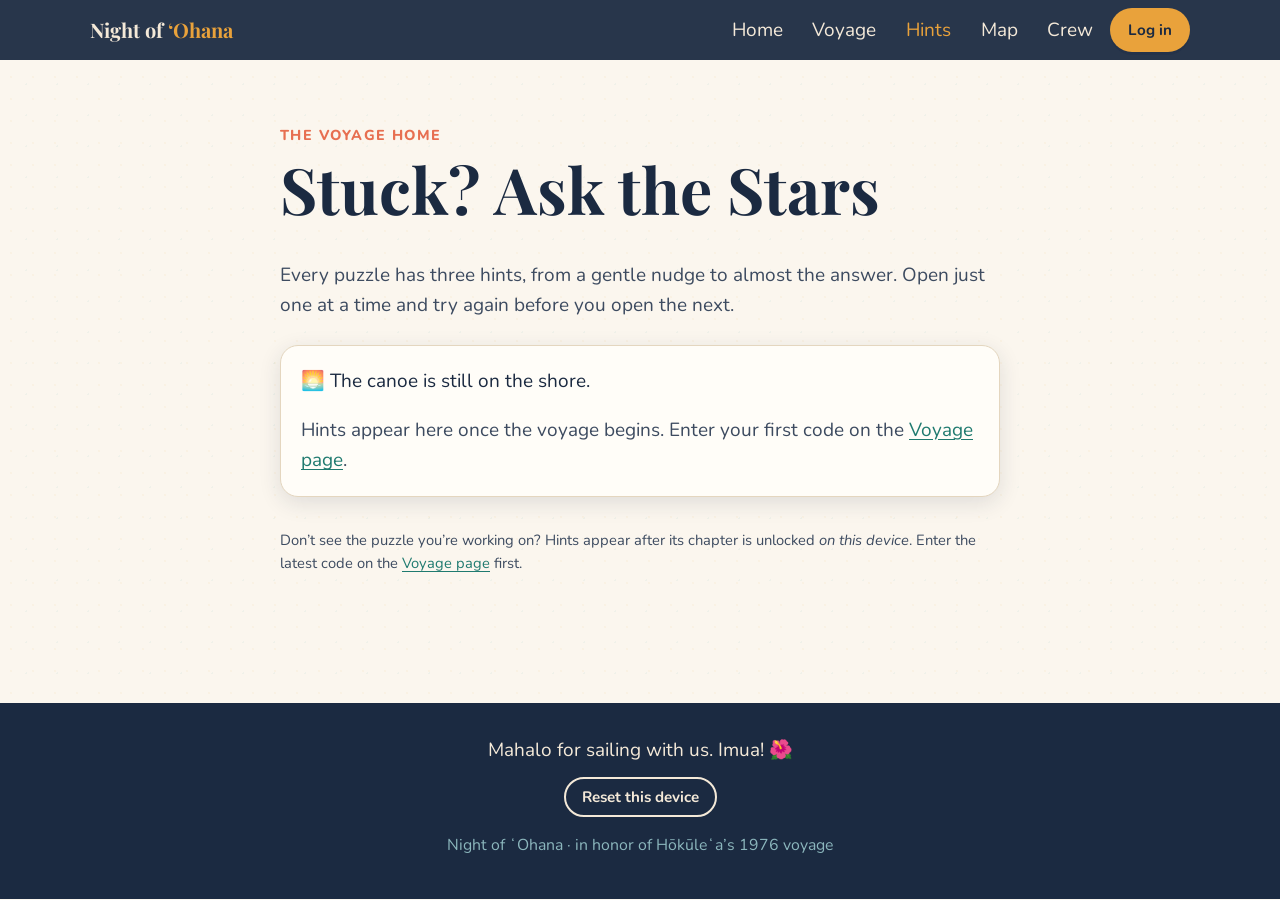
==== hints.html @ 8aea0770 "Deploy 2026-10-04T15:45:15Z" ====
<!doctype html>
<html lang="en">
<head>
  <meta charset="utf-8">
  <meta name="viewport" content="width=device-width, initial-scale=1, viewport-fit=cover">
  <title>Hints · Night of ʻOhana</title>
  <meta name="description" content="Stuck on a puzzle? Open a hint, one small step at a time.">
  <meta name="robots" content="noindex, nofollow">
  <meta name="theme-color" content="#1B2A41">
  <link rel="icon" href="data:image/svg+xml,%3Csvg xmlns='http://www.w3.org/2000/svg' viewBox='0 0 100 100'%3E%3Ctext y='.9em' font-size='90'%3E%F0%9F%8C%BA%3C/text%3E%3C/svg%3E">
  <link rel="preconnect" href="https://fonts.googleapis.com">
  <link rel="preconnect" href="https://fonts.gstatic.com" crossorigin>
  <link rel="stylesheet" href="https://fonts.googleapis.com/css2?family=Nunito:wght@400;700;800&family=Playfair+Display:ital,wght@0,600;0,700;1,600&display=swap">
  <link rel="stylesheet" href="css/style.css">
  <script type="module" src="js/hints.js"></script>
</head>
<body>
  <a class="sr-only" href="#main">Skip to the hints</a>

  <header class="site-header">
    <div class="container">
      <a class="brand" href="./">Night of <span>ʻOhana</span></a>
      <nav class="site-nav" aria-label="Main">
        <a href="./">Home</a>
        <a href="voyage.html">Voyage</a>
        <a href="hints.html" aria-current="page">Hints</a>
        <a href="map.html">Map</a>
        <a href="./#crew">Crew</a>
        <a id="login-link" class="btn btn-small" href="me.html">Log in</a>
      </nav>
    </div>
  </header>

  <main id="main" class="section">
    <div class="container narrow">
      <p class="chapter-label">The Voyage Home</p>
      <h1>Stuck? Ask the Stars</h1>
      <p class="muted">Every puzzle has three hints, from a gentle nudge to almost the answer. Open just one at a time and try again before you open the next.</p>

      <div id="hint-list" class="hint-list" aria-live="polite">
        <p class="muted">Reading the stars…</p>
      </div>

      <p class="muted small hint-footnote">Don’t see the puzzle you’re working on? Hints appear after its chapter is unlocked <em>on this device</em>. Enter the latest code on the <a href="voyage.html">Voyage page</a> first.</p>

      <noscript><p class="msg-error">Please turn on JavaScript to see the hints.</p></noscript>
    </div>
  </main>

  <footer class="site-footer">
    <div class="container">
      <p>Mahalo for sailing with us. Imua! 🌺</p>
      <p><button id="reset-btn" class="btn btn-ghost btn-small" type="button">Reset this device</button></p>
      <small>Night of ʻOhana · in honor of Hōkūleʻa’s 1976 voyage</small>
    </div>
  </footer>
</body>
</html>
---- css/style.css ----
/* Night of ʻOhana — base styles shared by all pages.
   Palette & type: planning/08_STYLE_GUIDE.md §Visual Style. Gender-neutral palette only. */

/* Nunito's ʻokina (U+02BB) has wide spacing ("Hōkūle ʻ a"); borrow a tighter glyph from a local font. */
@font-face {
  font-family: "Okina";
  src: local("Segoe UI"), local("Roboto"), local("Helvetica Neue"), local("Arial");
  unicode-range: U+02BB, U+02BC;
}

:root {
  --night: #1B2A41;
  --teal: #2A9D8F;
  --foam: #A8DADC;
  --sand: #F4E9D8;
  --gold: #E9A23B;
  --coral: #E76F51;
  --palm: #5B8C5A;

  --ink: var(--night);
  --ink-soft: #3d4b60;
  --paper: #FBF6EE;
  --card: #FFFDF8;
  --line: #e4d6bf;

  --font-head: "Playfair Display", "Lora", Georgia, "Times New Roman", serif;
  --font-body: "Okina", "Nunito", "Segoe UI", system-ui, -apple-system, Roboto, Arial, sans-serif;

  --radius: 18px;
  --shadow: 0 6px 22px rgba(27, 42, 65, 0.12);
  --tap: 48px;
  --wrap: 1100px;
}

*, *::before, *::after { box-sizing: border-box; }

html { -webkit-text-size-adjust: 100%; scroll-behavior: smooth; }

body {
  margin: 0;
  font-family: var(--font-body);
  font-size: 18px;
  line-height: 1.6;
  color: var(--ink);
  background: var(--paper);
  /* faint paper texture */
  background-image:
    radial-gradient(rgba(233, 162, 59, 0.06) 1px, transparent 1px),
    radial-gradient(rgba(42, 157, 143, 0.05) 1px, transparent 1px);
  background-size: 22px 22px, 31px 31px;
  background-position: 0 0, 11px 7px;
}

img, svg { max-width: 100%; display: block; }

h1, h2, h3 {
  font-family: var(--font-head);
  line-height: 1.2;
  margin: 0 0 0.5em;
  color: var(--night);
}
h1 { font-size: clamp(2.2rem, 7vw, 4rem); }
h2 { font-size: clamp(1.6rem, 4.5vw, 2.3rem); }
h3 { font-size: 1.3rem; }

p { margin: 0 0 1em; }

a { color: #1f7a6f; text-underline-offset: 3px; }
a:hover { color: var(--coral); }

:focus-visible { outline: 3px solid var(--gold); outline-offset: 3px; border-radius: 6px; }

.container { width: min(100% - 2rem, var(--wrap)); margin-inline: auto; }
.section { padding: 3rem 0; }
.muted { color: var(--ink-soft); }
.center { text-align: center; }
.hidden { display: none !important; }
.sr-only {
  position: absolute; width: 1px; height: 1px; padding: 0; margin: -1px;
  overflow: hidden; clip: rect(0, 0, 0, 0); white-space: nowrap; border: 0;
}
a.sr-only:focus {
  position: fixed; top: 0.5rem; left: 0.5rem; z-index: 50;
  width: auto; height: auto; margin: 0; padding: 0.6rem 1rem; clip: auto;
  background: var(--gold); color: var(--night); border-radius: 999px;
}

/* ---------- header ---------- */
.site-header {
  position: sticky; top: 0; z-index: 20;
  background: rgba(27, 42, 65, 0.94);
  color: var(--sand);
  backdrop-filter: blur(6px);
  -webkit-backdrop-filter: blur(6px);
}
.site-header .container {
  display: flex; align-items: center; justify-content: space-between;
  gap: 0.75rem; min-height: 60px; flex-wrap: wrap;
}
.brand {
  font-family: var(--font-head); font-size: 1.25rem; font-weight: 700;
  color: var(--sand); text-decoration: none; white-space: nowrap;
}
.brand span { color: var(--gold); }
.site-nav { display: flex; align-items: center; gap: 0.25rem; flex-wrap: wrap; }
.site-nav a {
  color: var(--sand); text-decoration: none; padding: 0.55rem 0.8rem;
  border-radius: 999px; min-height: 44px; display: inline-flex; align-items: center;
}
.site-nav a:hover { background: rgba(255, 255, 255, 0.1); color: #fff; }
.site-nav a[aria-current="page"] { color: var(--gold); }
@media (max-width: 480px) {
  .site-nav { gap: 0; }
  .site-nav a { padding: 0.45rem 0.45rem; font-size: 0.88rem; }
  .site-nav a.btn { margin-left: 0.2rem; padding: 0.35rem 0.65rem; font-size: 0.85rem; }
}

/* ---------- buttons & forms ---------- */
.btn {
  display: inline-flex; align-items: center; justify-content: center; gap: 0.5em;
  min-height: var(--tap); padding: 0.7rem 1.4rem;
  font: 700 1.05rem/1.2 var(--font-body);
  color: var(--night); background: var(--gold);
  border: 2px solid transparent; border-radius: 999px;
  text-decoration: none; cursor: pointer;
  box-shadow: 0 3px 0 rgba(27, 42, 65, 0.25);
  transition: transform 0.15s ease, background 0.15s ease;
}
.btn:hover { background: #f0b555; color: var(--night); transform: translateY(-1px); }
.btn:active { transform: translateY(1px); box-shadow: none; }
.btn-teal { background: var(--teal); color: #fff; }
.btn-teal:hover { background: #33b1a2; color: #fff; }
.btn-ghost { background: transparent; color: inherit; border-color: currentColor; box-shadow: none; }
.btn-ghost:hover { background: rgba(255, 255, 255, 0.12); color: inherit; }
.btn-small { min-height: 40px; padding: 0.4rem 1rem; font-size: 0.95rem; }
.site-nav .btn { color: var(--night); padding: 0.4rem 1rem; }
.site-nav .btn:hover { color: var(--night); }
.site-nav .btn[aria-current="page"] { color: var(--night); box-shadow: 0 0 0 2px var(--sand); }

input[type="text"], input[type="password"], select {
  width: 100%; min-height: var(--tap);
  padding: 0.7rem 0.9rem; font: inherit; color: var(--ink);
  background: #fff; border: 2px solid var(--line); border-radius: 12px;
}
input:focus, select:focus { border-color: var(--teal); outline: none; box-shadow: 0 0 0 3px rgba(42, 157, 143, 0.25); }
label { font-weight: 700; display: block; margin-bottom: 0.3rem; }

.msg-error { color: #a8402a; font-weight: 700; }
.msg-ok { color: #2e6b2d; font-weight: 700; }

/* ---------- cards ---------- */
.card {
  background: var(--card);
  border: 1px solid var(--line);
  border-radius: var(--radius);
  box-shadow: var(--shadow);
  padding: 1.25rem;
}
.badge {
  display: inline-block; padding: 0.15rem 0.6rem; border-radius: 999px;
  font-size: 0.8rem; font-weight: 800; letter-spacing: 0.04em; text-transform: uppercase;
  background: var(--foam); color: var(--night);
}
.badge-new { background: var(--coral); color: #fff; }

/* ---------- hero ---------- */
.hero {
  position: relative; overflow: hidden;
  min-height: min(88vh, 720px);
  display: flex; align-items: flex-end;
  color: var(--sand);
  background:
    radial-gradient(ellipse at 50% 72%, rgba(233, 162, 59, 0.85) 0%, rgba(231, 111, 81, 0.55) 28%, transparent 60%),
    linear-gradient(180deg, #1B2A41 0%, #2b3d5a 30%, #7a5a63 55%, #E76F51 72%, #E9A23B 82%, #2A9D8F 83%, #1f6f68 100%);
  background-size: cover; background-position: center;
}
.hero.has-image { background-image: linear-gradient(180deg, rgba(27, 42, 65, 0.15) 0%, rgba(27, 42, 65, 0.75) 100%), var(--hero-img); }
.hero.has-image .hero-art { display: none; }
.hero-art { position: absolute; inset: 0; width: 100%; height: 100%; pointer-events: none; }
.hero-art .swell { animation: swell 7s ease-in-out infinite alternate; }
.hero-art .swell.s2 { animation-duration: 9s; animation-delay: -3s; }
.hero-art .canoe { animation: bob 5s ease-in-out infinite; transform-origin: 50% 50%; }
@keyframes swell { from { transform: translateX(-30px); } to { transform: translateX(30px); } }
@keyframes bob { 0%, 100% { transform: translateY(0) rotate(-0.6deg); } 50% { transform: translateY(6px) rotate(0.6deg); } }

.hero-content {
  position: relative; z-index: 1;
  padding: 6rem 0 3rem;
  text-shadow: 0 2px 12px rgba(27, 42, 65, 0.7);
}
.hero h1 { color: #fff; margin-bottom: 0.2em; }
.hero .eyebrow {
  font-weight: 800; letter-spacing: 0.12em; text-transform: uppercase;
  color: var(--gold); font-size: 0.95rem; margin-bottom: 0.5rem;
}
.hero .lede { font-size: clamp(1.1rem, 3vw, 1.4rem); max-width: 34ch; }
.hero-actions { display: flex; gap: 0.75rem; flex-wrap: wrap; margin-top: 1.5rem; text-shadow: none; }
.hero-actions .btn-ghost { color: #fff; }

/* ---------- prose (chapter text) ---------- */
.prose { max-width: 70ch; }
.story > p:first-child::first-letter {
  font-family: var(--font-head); font-size: 3.2em; float: left;
  line-height: 0.9; padding: 0.08em 0.12em 0 0; color: var(--teal);
}
.prose blockquote {
  margin: 1.5rem 0; padding: 1rem 1.25rem;
  border-left: 5px solid var(--gold);
  background: rgba(233, 162, 59, 0.1);
  border-radius: 0 12px 12px 0;
  font-family: var(--font-head); font-style: italic; font-size: 1.15em;
}
.prose blockquote p:last-child { margin-bottom: 0; }
.chapter-label {
  font-weight: 800; letter-spacing: 0.1em; text-transform: uppercase;
  color: var(--coral); font-size: 0.9rem; margin-bottom: 0.25rem;
}

/* ---------- wave divider ---------- */
.wave-divider { height: 40px; color: var(--foam); opacity: 0.7; }
.wave-divider svg { width: 100%; height: 100%; }

/* ---------- crew grid ---------- */
.crew-grid {
  display: grid; gap: 1.25rem;
  grid-template-columns: repeat(auto-fill, minmax(min(100%, 280px), 1fr));
  margin-top: 1.5rem;
}
.crew-card { display: flex; flex-direction: column; gap: 0.75rem; position: relative; }
.crew-top { display: flex; align-items: center; gap: 0.9rem; }
.avatar {
  position: relative; flex: none;
  width: 72px; height: 72px; border-radius: 50%;
  display: grid; place-items: center;
  font-family: var(--font-head); font-size: 1.9rem; font-weight: 700; color: #fff;
  background: linear-gradient(135deg, var(--teal), var(--palm));
  border: 3px solid var(--sand); box-shadow: 0 2px 8px rgba(27, 42, 65, 0.2);
  overflow: hidden;
}
.avatar img { position: absolute; inset: 0; width: 100%; height: 100%; object-fit: cover; }
.crew-card:nth-child(3n+2) .avatar { background: linear-gradient(135deg, var(--gold), var(--coral)); }
.crew-card:nth-child(3n) .avatar { background: linear-gradient(135deg, var(--night), var(--teal)); }
.crew-name { font-size: 1.35rem; margin: 0; }
.crew-role { margin: 0.1rem 0 0; color: var(--teal); font-weight: 800; line-height: 1.3; }
.crew-text { margin: 0; color: var(--ink-soft); }
.crew-meta { display: flex; gap: 0.5rem; flex-wrap: wrap; margin-top: auto; }
.chip {
  display: inline-flex; align-items: center; gap: 0.35rem;
  padding: 0.25rem 0.7rem; border-radius: 999px;
  background: var(--sand); border: 1px solid var(--line);
  font-size: 0.9rem; font-weight: 700;
}
.chip img { width: 20px; height: 20px; }
.chip .ico { font-size: 1.05rem; line-height: 1; }
.chip-station { background: var(--night); color: var(--sand); border-color: var(--night); }

.crew-card.special {
  border: 2px solid var(--gold);
  background: linear-gradient(160deg, #fffaf0 0%, #fdf0d9 100%);
  animation: arrive 0.8s ease-out both;
}
.crew-card.special .avatar { background: linear-gradient(135deg, var(--gold), var(--night)); }
@keyframes arrive { from { opacity: 0; transform: translateY(14px) scale(0.97); } to { opacity: 1; transform: none; } }

/* ---------- me.html (login + orders) ---------- */
.narrow { max-width: 720px; }
.small { font-size: 0.92rem; }
.btn-block { width: 100%; }
.btn:disabled { opacity: 0.7; cursor: progress; transform: none; }
.login-card { display: flex; flex-direction: column; gap: 1.25rem; margin-top: 1.25rem; }
.name-picker { border: 0; margin: 0; padding: 0; min-width: 0; }
.name-picker legend { font-weight: 700; padding: 0; margin-bottom: 0.5rem; }
.name-grid {
  display: grid; gap: 0.6rem;
  grid-template-columns: repeat(auto-fill, minmax(min(100%, 150px), 1fr));
}
.name-tile {
  display: flex; flex-direction: column; align-items: flex-start; gap: 0.15rem;
  min-height: 64px; padding: 0.7rem 0.9rem; text-align: left;
  font: inherit; color: var(--ink); cursor: pointer;
  background: #fff; border: 2px solid var(--line); border-radius: 14px;
  transition: border-color 0.15s ease, background 0.15s ease;
}
.name-tile:hover { border-color: var(--teal); }
.name-tile[aria-checked="true"] {
  border-color: var(--teal); background: rgba(42, 157, 143, 0.12);
  box-shadow: 0 0 0 3px rgba(42, 157, 143, 0.25);
}
.name-tile[aria-checked="true"] .name-tile-name::after { content: " ✓"; color: var(--teal); }
.name-tile-name { font-weight: 800; font-size: 1.15rem; line-height: 1.2; }
.name-tile-role { font-size: 0.82rem; color: var(--ink-soft); line-height: 1.3; }
.field .small { margin: 0.35rem 0 0; }
#login-msg:empty { display: none; }
#login-msg { margin: 0; }

.role-card { margin: 1rem 0 1.25rem; }
.role-card .crew-card { border: 2px solid var(--teal); }
.crew-prop { margin: 0; }
.teaser { margin-bottom: 2rem; }
.teaser > :last-child, .order-body > :last-child { margin-bottom: 0; }
.orders h2 { margin-top: 0.5rem; }
#orders { display: flex; flex-direction: column; gap: 1rem; }
.order-card { max-width: none; border-left: 6px solid var(--gold); scroll-margin-top: 80px; }
.order-card .badge { vertical-align: middle; margin-left: 0.35rem; }
.orders-empty p:last-child { margin-bottom: 0; }
.switch-row { margin-top: 2rem; }

/* ---------- voyage.html (code box + chapters) ---------- */
.code-card { margin: 1.25rem 0 1rem; border: 2px solid var(--teal); }
.code-row { display: flex; gap: 0.6rem; flex-wrap: wrap; }
.code-row input {
  flex: 999 1 200px; min-height: 56px;
  font-size: 1.25rem; font-weight: 800; letter-spacing: 0.06em;
}
.code-row .btn { flex: 1 0 120px; min-height: 56px; }
.code-card .small { margin: 0.5rem 0 0; }
.code-msg { margin: 0.6rem 0 0; }
.code-msg:empty { display: none; }
.shake { animation: shake 0.4s ease; }
@keyframes shake {
  0%, 100% { transform: none; }
  20%, 60% { transform: translateX(-6px); }
  40%, 80% { transform: translateX(6px); }
}
.progress { margin: 0 0 1rem; font-weight: 700; }
.progress:empty { display: none; }

.chapter-list { display: flex; flex-direction: column; gap: 0.75rem; }
.chapter-list > * { scroll-margin-top: 80px; }
.voyage-empty p:last-child { margin-bottom: 0; }

.chapter-card { padding: 0; overflow: hidden; border-left: 6px solid var(--teal); }
.chapter-card > summary {
  list-style: none; cursor: pointer;
  display: flex; flex-direction: column; gap: 0.1rem;
  padding: 1rem 3rem 1rem 1.25rem; position: relative; min-height: var(--tap);
}
.chapter-card > summary::-webkit-details-marker { display: none; }
.chapter-card > summary::after {
  content: "▾"; position: absolute; right: 1.1rem; top: 50%;
  transform: translateY(-50%); font-size: 1.4rem; color: var(--teal);
  transition: transform 0.2s ease;
}
.chapter-card[open] > summary::after { transform: translateY(-50%) rotate(180deg); }
.chapter-card .chapter-label { margin: 0; }
.chapter-card .chapter-label .badge { vertical-align: middle; margin-left: 0.35rem; }
.chapter-title { font-family: var(--font-head); font-size: 1.4rem; font-weight: 700; line-height: 1.25; }
.chapter-body { padding: 0 1.25rem 1.25rem; }
.chapter-art { margin: 0 -1.25rem 1rem; }
.chapter-art img { width: 100%; max-height: 360px; object-fit: cover; }
.chapter-body .story { max-width: none; }
.short-toggle { color: var(--teal); margin-bottom: 1rem; }
.short-toggle:hover { background: rgba(42, 157, 143, 0.08); color: var(--teal); }
.chapter-crew { margin: 0.5rem 0 1rem; }
.on-deck {
  max-width: none; margin: 0.5rem 0 1rem; padding: 1rem 1.1rem;
  background: rgba(168, 218, 220, 0.25); border: 1px dashed var(--teal); border-radius: 12px;
}
.on-deck > :first-child { margin-top: 0; }
.on-deck > :last-child { margin-bottom: 0; }
.on-deck ul { margin: 0.5rem 0 0; padding-left: 1.2rem; }
.on-deck li + li { margin-top: 0.35rem; }
.orders-row { margin: 0; }
.orders-link { font-weight: 800; display: inline-flex; align-items: center; gap: 0.4rem; min-height: 44px; }

.chapter-locked {
  display: flex; align-items: center; gap: 0.7rem;
  padding: 0.75rem 1rem; border-radius: 14px;
  border: 2px dashed var(--line); color: var(--ink-soft);
}
.chapter-locked .lock { font-size: 1.3rem; }
.chapter-locked.is-next { border-color: var(--gold); background: rgba(233, 162, 59, 0.1); color: var(--ink); }
.hint-link { margin: 0.25rem 0 0; }

/* ---------- hints.html ---------- */
.hint-list { display: flex; flex-direction: column; gap: 0.9rem; margin-top: 1.5rem; }
.hint-list > * { scroll-margin-top: 80px; }
.hint-section-title { font-size: 1.35rem; margin: 0.75rem 0 0; }
.hint-card { border-left: 6px solid var(--gold); }
.hint-head { display: flex; flex-direction: column; gap: 0.1rem; margin: 0 0 0.75rem; font-family: var(--font-body); }
.hint-head .chapter-label, .hint-card summary .chapter-label { margin: 0; }
.hint-title { font-family: var(--font-head); font-size: 1.4rem; font-weight: 700; line-height: 1.25; color: var(--night); }
.badge-solved { background: var(--palm); color: #fff; vertical-align: middle; margin-left: 0.35rem; }

.hint-card.is-solved { padding: 0; border-left-color: var(--palm); }
.hint-card.is-solved > summary {
  list-style: none; cursor: pointer;
  display: flex; flex-direction: column; gap: 0.1rem;
  padding: 1rem 3rem 1rem 1.25rem; position: relative; min-height: var(--tap);
}
.hint-card.is-solved > summary::-webkit-details-marker { display: none; }
.hint-card.is-solved > summary::after {
  content: "▾"; position: absolute; right: 1.1rem; top: 50%;
  transform: translateY(-50%); font-size: 1.4rem; color: var(--palm);
  transition: transform 0.2s ease;
}
.hint-card.is-solved[open] > summary::after { transform: translateY(-50%) rotate(180deg); }
.hint-card.is-solved .hint-body { padding: 0 1.25rem 1.25rem; }

.tier-list { list-style: none; margin: 0; padding: 0; display: flex; flex-direction: column; gap: 0.6rem; }
.tier { margin: 0; }
.tier-btn { width: 100%; justify-content: flex-start; text-align: left; flex-wrap: wrap; }
.tier-sub { font-weight: 400; }
.tier-label {
  margin: 0 0 0.3rem; font-weight: 800; font-size: 0.85rem;
  letter-spacing: 0.06em; text-transform: uppercase; color: var(--teal);
}
.tier.is-open, .tier.is-confirm { padding: 0.85rem 1rem; border-radius: 12px; }
.tier.is-open { background: rgba(168, 218, 220, 0.25); border: 1px solid rgba(42, 157, 143, 0.35); }
.tier.just-opened { animation: arrive 0.4s ease-out both; }
.tier.is-confirm { background: rgba(233, 162, 59, 0.12); border: 2px solid var(--gold); }
.tier-text { max-width: none; }
.tier-text:focus { outline: none; }
.tier-text > :last-child, .tier-ask:last-child { margin-bottom: 0; }
.tier-ask { margin: 0 0 0.75rem; }
.tier-actions { display: flex; gap: 0.6rem; flex-wrap: wrap; }
.tier-actions .btn { flex: 1 1 160px; }
.not-yet { color: var(--ink); }
.not-yet:hover { background: rgba(27, 42, 65, 0.06); color: var(--ink); }
.tier.is-locked {
  display: flex; align-items: center; gap: 0.5rem; flex-wrap: wrap;
  padding: 0.65rem 1rem; border-radius: 12px; border: 2px dashed var(--line); color: var(--ink-soft);
}
.hint-footnote { margin-top: 2rem; }

/* ---------- map.html & tv mode styles ---------- */
.map-body { background: var(--paper); }
.map-main { padding: 1.5rem 1rem 3.5rem; }
.map-layout-wrap { max-width: 1540px; margin-inline: auto; width: 100%; }

.map-toolbar {
  display: flex; align-items: center; justify-content: space-between;
  gap: 1rem; flex-wrap: wrap; margin-bottom: 1.25rem;
}
.map-heading { font-size: clamp(1.4rem, 2.5vw, 2.1rem); margin: 0; color: var(--night); }
.toolbar-actions { display: flex; align-items: center; gap: 0.5rem; flex-wrap: wrap; }
.chip-progress {
  background: rgba(233, 162, 59, 0.2); color: var(--night);
  border: 1.5px solid var(--gold); font-weight: 800; font-size: 0.9rem; padding: 0.35rem 0.8rem;
}
.audio-btn.is-playing { background: rgba(42, 157, 143, 0.2); color: var(--teal); border-color: var(--teal); }

.map-tv-grid {
  display: grid; grid-template-columns: 1.18fr 1fr; gap: 1.5rem; align-items: start;
}

.map-canvas-card {
  background: #122336; border: 2px solid var(--line); border-radius: var(--radius);
  padding: 0.6rem; box-shadow: var(--shadow); overflow: hidden;
}
.map-svg-wrap { width: 100%; border-radius: 12px; overflow: hidden; }
.map-svg {
  width: 100%; height: auto; max-height: calc(100vh - 180px); display: block;
  filter: drop-shadow(0 4px 18px rgba(0, 0, 0, 0.3));
}

.waypoint { cursor: pointer; outline: none; transition: transform 0.2s ease; }
.waypoint:hover, .waypoint:focus-visible { filter: drop-shadow(0 0 6px rgba(233, 162, 59, 0.8)); }
.waypoint.is-unlocked .wp-ring { stroke: var(--gold); fill: #1B2A41; }
.waypoint.is-selected .wp-ring { fill: var(--gold); stroke: var(--coral); stroke-width: 3.5px; }
.waypoint.is-selected .wp-num { fill: var(--night); font-weight: 900; }
.waypoint.is-locked { opacity: 0.55; cursor: not-allowed; }

.canoe-marker {
  transition: transform 1.2s cubic-bezier(0.25, 1, 0.5, 1);
  will-change: transform; pointer-events: none;
}
.canoe-boat {
  animation: canoe-bob 3.8s ease-in-out infinite; transform-origin: 0 0;
}
@keyframes canoe-bob {
  0%, 100% { transform: translateY(0) rotate(0deg); }
  50% { transform: translateY(-4px) rotate(1.2deg); }
}
.beacon-pulse {
  animation: beacon-pulse 2.2s ease-out infinite; transform-origin: 0 0;
}
@keyframes beacon-pulse {
  0% { transform: scale(0.7); opacity: 0.9; }
  70% { transform: scale(1.6); opacity: 0; }
  100% { transform: scale(1.6); opacity: 0; }
}

.narration-tv-card {
  background: var(--card); border: 2px solid var(--line); border-radius: var(--radius);
  padding: 1.75rem 2rem; max-height: calc(100vh - 180px); overflow-y: auto; box-shadow: var(--shadow);
}
.narration-header {
  border-bottom: 2px solid rgba(228, 214, 191, 0.45); padding-bottom: 1rem; margin-bottom: 1.25rem;
}
.narration-meta {
  display: flex; align-items: center; justify-content: space-between; gap: 0.75rem; flex-wrap: wrap; margin-bottom: 0.4rem;
}
.chapter-nav-btns { display: flex; align-items: center; gap: 0.35rem; flex-wrap: wrap; }
.nav-arrow-btn { padding: 0.3rem 0.65rem; min-height: 36px; font-size: 0.88rem; }
.chapter-dropdown {
  min-height: 36px; padding: 0.25rem 0.6rem; border-radius: 999px;
  font-weight: 700; width: auto; font-size: 0.88rem; border: 2px solid var(--line); background: #fff;
}
.tv-story-title {
  font-family: var(--font-head); font-size: clamp(2rem, 3vw, 2.75rem);
  line-height: 1.15; margin: 0.3rem 0 0; color: var(--night);
}
.tv-story-body { display: flex; flex-direction: column; gap: 1rem; }
.tv-art-wrap {
  border-radius: 14px; overflow: hidden; max-height: 260px;
  box-shadow: 0 4px 16px rgba(0, 0, 0, 0.1); margin-bottom: 0.5rem;
}
.tv-art-wrap img { width: 100%; height: 100%; object-fit: cover; }
.tv-prose { font-size: clamp(1.2rem, 1.6vw, 1.45rem); line-height: 1.75; color: var(--ink); }
.tv-prose blockquote {
  font-family: var(--font-head); font-style: italic; font-size: 1.25em;
  border-left: 4px solid var(--gold); padding-left: 1.2rem; margin: 1.2rem 0; color: var(--night);
}
.tv-on-deck {
  background: rgba(233, 162, 59, 0.12); border-left: 4px solid var(--gold);
  border-radius: 12px; padding: 1rem 1.4rem; font-size: 1.1rem;
}
.story-toggle-row { margin-top: 0.5rem; }

.code-dock {
  position: fixed; bottom: 1.5rem; right: 1.5rem; z-index: 100;
  width: 350px; max-width: calc(100vw - 2rem);
  background: rgba(27, 42, 65, 0.95); color: var(--sand);
  backdrop-filter: blur(12px); -webkit-backdrop-filter: blur(12px);
  border: 2px solid rgba(233, 162, 59, 0.45); border-radius: 16px;
  box-shadow: 0 12px 35px rgba(0, 0, 0, 0.45); padding: 1rem 1.25rem;
  transition: transform 0.25s ease, opacity 0.25s ease;
}
.dock-header { display: flex; align-items: center; justify-content: space-between; gap: 0.5rem; }
.dock-title-group { display: flex; align-items: center; gap: 0.4rem; font-weight: 800; font-size: 1rem; color: var(--gold); }
.btn-dock-toggle {
  background: transparent; border: none; color: var(--sand); font-size: 1.4rem;
  cursor: pointer; padding: 0 0.4rem; line-height: 1;
}
.dock-desc { font-size: 0.9rem; color: var(--foam); margin: 0.5rem 0 0.75rem; }
.dock-input-row { display: flex; gap: 0.5rem; margin-bottom: 0.35rem; }
.dock-input-row input {
  flex: 1; min-height: 42px; padding: 0.5rem 0.8rem; font-size: 1rem;
  border-radius: 10px; border: 1.5px solid rgba(228, 214, 191, 0.4);
}
.dock-input-row .btn { min-height: 42px; padding: 0.5rem 1rem; font-size: 0.95rem; white-space: nowrap; }
.dock-help { font-size: 0.78rem; color: var(--foam); opacity: 0.85; margin: 0 0 0.5rem; }
.dock-msg { font-size: 0.9rem; font-weight: 700; margin: 0.35rem 0 0.5rem; min-height: 1.2em; }
.dock-footer-links {
  display: flex; justify-content: space-between; gap: 0.5rem;
  font-size: 0.82rem; margin-top: 0.5rem; border-top: 1px solid rgba(255, 255, 255, 0.12); padding-top: 0.5rem;
}
.dock-link { color: var(--foam); text-decoration: none; }
.dock-link:hover { color: var(--gold); }
.code-dock.is-collapsed .dock-body { display: none; }

.mobile-tabs { display: none; }

@media (max-width: 899px) {
  .mobile-tabs { display: flex; gap: 0.3rem; }
  .tab-btn {
    border-radius: 999px; padding: 0.35rem 0.75rem; font-size: 0.9rem; font-weight: 700;
    border: 1px solid var(--line); background: transparent; cursor: pointer; color: var(--ink);
  }
  .tab-btn.is-active { background: var(--gold); color: var(--night); border-color: var(--gold); }
  .map-tv-grid { grid-template-columns: 1fr; }
  .tab-hidden { display: none !important; }
  .map-svg { max-height: 70vh; }
  .narration-tv-card { max-height: none; overflow: visible; }
  .code-dock {
    position: sticky; bottom: 1rem; margin-top: 2rem;
    width: 100%; max-width: 100%; right: auto; left: auto;
  }
}

body.is-fullscreen {
  .site-header, .site-footer { display: none; }
  .map-main { padding: 0.5rem 1rem; }
  .map-svg { max-height: calc(100vh - 120px); }
  .narration-tv-card { max-height: calc(100vh - 120px); }
}

/* ---------- host console styles ---------- */
.host-page {
  background: var(--sand);
}
.host-header-inner {
  display: flex;
  align-items: center;
  justify-content: space-between;
  flex-wrap: wrap;
  gap: 0.5rem;
}
.brand-group {
  display: flex;
  align-items: center;
  gap: 0.6rem;
}
.badge-host {
  background: rgba(233, 162, 59, 0.2);
  color: var(--gold);
  border: 1px solid var(--gold);
  font-size: 0.72rem;
  letter-spacing: 0.05em;
  padding: 0.15rem 0.55rem;
}

.login-card {
  max-width: 500px;
  margin: 2rem auto;
  text-align: center;
}
.host-login-form {
  margin-top: 1.5rem;
  text-align: left;
}
.remember-row {
  margin-top: 0.75rem;
}
.checkbox-label {
  display: inline-flex;
  align-items: center;
  gap: 0.5rem;
  font-size: 0.92rem;
  cursor: pointer;
  user-select: none;
}
.checkbox-label input[type="checkbox"] {
  width: 1.1rem;
  height: 1.1rem;
  accent-color: var(--teal);
  cursor: pointer;
}

/* Host Header Card */
.host-hero-card {
  background: linear-gradient(135deg, rgba(27, 42, 65, 0.98) 0%, rgba(35, 55, 85, 0.95) 100%);
  color: var(--sand);
  border: 1px solid rgba(233, 162, 59, 0.35);
  margin-bottom: 2rem;
}
.host-hero-card .chapter-label {
  color: var(--coral);
}
.host-hero-card h1 {
  color: #fff;
  margin: 0.2rem 0;
}
.host-hero-card .muted {
  color: var(--foam);
}
.host-hero-content {
  display: flex;
  justify-content: space-between;
  align-items: flex-start;
  flex-wrap: wrap;
  gap: 1rem;
}
.device-status-badge {
  display: inline-flex;
  align-items: center;
  gap: 0.5rem;
  background: rgba(42, 157, 143, 0.2);
  border: 1px solid var(--teal);
  color: var(--foam);
  border-radius: 999px;
  padding: 0.4rem 0.9rem;
  font-size: 0.85rem;
  font-weight: 700;
}
.status-indicator {
  width: 10px;
  height: 10px;
  border-radius: 50%;
  background: #4ade80;
  box-shadow: 0 0 8px #4ade80;
}

.host-quick-nav {
  display: flex;
  flex-wrap: wrap;
  gap: 0.4rem;
  margin-top: 1.25rem;
  padding-top: 1rem;
  border-top: 1px solid rgba(255, 255, 255, 0.12);
}
.host-nav-pill {
  color: var(--sand);
  background: rgba(255, 255, 255, 0.08);
  border: 1px solid rgba(255, 255, 255, 0.15);
  padding: 0.35rem 0.75rem;
  border-radius: 999px;
  font-size: 0.82rem;
  font-weight: 700;
  text-decoration: none;
  transition: all 0.2s ease;
}
.host-nav-pill:hover {
  background: var(--gold);
  color: var(--night);
  border-color: var(--gold);
}

/* Sections */
.host-section {
  margin-bottom: 2rem;
}
.section-title-row {
  display: flex;
  justify-content: space-between;
  align-items: center;
  flex-wrap: wrap;
  gap: 0.75rem;
  margin-bottom: 0.5rem;
}
.section-tag {
  display: inline-block;
  text-transform: uppercase;
  letter-spacing: 0.08em;
  font-size: 0.75rem;
  font-weight: 800;
  color: var(--coral);
}
.host-section h2 {
  margin: 0.2rem 0;
  font-size: 1.6rem;
}

/* Overrides Panel */
.override-panel {
  background: rgba(42, 157, 143, 0.06);
  border: 1px solid rgba(42, 157, 143, 0.3);
  border-radius: var(--radius);
  padding: 1.25rem;
  margin-top: 1rem;
}
.override-controls {
  display: flex;
  flex-wrap: wrap;
  align-items: flex-end;
  gap: 1rem;
}
.override-select-group {
  flex: 1;
  min-width: 240px;
}
.override-btn-group {
  display: flex;
  flex-wrap: wrap;
  gap: 0.5rem;
}
.override-feedback {
  margin-top: 0.75rem;
  font-weight: 700;
  font-size: 0.95rem;
  color: var(--teal);
  min-height: 1.3em;
}
.progress-track-wrap {
  margin-top: 1.25rem;
  padding-top: 1rem;
  border-top: 1px solid var(--line);
}
.progress-track-label {
  display: block;
  font-size: 0.85rem;
  font-weight: 700;
  margin-bottom: 0.4rem;
  color: var(--ink);
}
.chapter-strip {
  display: flex;
  flex-wrap: wrap;
  gap: 0.4rem;
}
.strip-pill {
  padding: 0.25rem 0.6rem;
  border-radius: 6px;
  font-size: 0.8rem;
  font-weight: 700;
  border: 1px solid var(--line);
}
.strip-pill.is-unlocked {
  background: var(--teal);
  color: #fff;
  border-color: var(--teal);
}
.strip-pill.is-locked {
  background: rgba(0, 0, 0, 0.05);
  color: #888;
}
.override-links {
  display: flex;
  flex-wrap: wrap;
  gap: 0.5rem;
  margin-top: 1rem;
}

/* Master Checklist */
.checklist-filter-bar {
  display: flex;
  justify-content: space-between;
  align-items: center;
  flex-wrap: wrap;
  gap: 0.75rem;
  margin: 1.25rem 0 1.5rem;
}
.filter-btn-group {
  display: flex;
  gap: 0.3rem;
}
.filter-btn {
  padding: 0.35rem 0.75rem;
  border-radius: 999px;
  border: 1px solid var(--line);
  background: #fff;
  color: var(--ink);
  font-size: 0.85rem;
  font-weight: 700;
  cursor: pointer;
  transition: all 0.15s ease;
}
.filter-btn.is-active {
  background: var(--gold);
  border-color: var(--gold);
  color: var(--night);
}
#checklist-search, .crew-search-input {
  max-width: 320px;
  min-height: 40px;
  padding: 0.4rem 0.8rem;
  font-size: 0.9rem;
}

.steps-list {
  display: flex;
  flex-direction: column;
  gap: 1.25rem;
}
.step-card {
  border-left: 5px solid var(--gold);
  transition: all 0.2s ease;
}
.step-card.is-completed {
  border-left-color: var(--teal);
  background: rgba(42, 157, 143, 0.04);
  opacity: 0.85;
}
.step-card-header {
  display: flex;
  justify-content: space-between;
  align-items: flex-start;
  flex-wrap: wrap;
  gap: 0.75rem;
  margin-bottom: 0.75rem;
}
.step-badge-group {
  display: flex;
  align-items: center;
  gap: 0.75rem;
}
.step-number-badge {
  display: inline-flex;
  align-items: center;
  justify-content: center;
  width: 44px;
  height: 44px;
  border-radius: 12px;
  background: var(--night);
  color: var(--gold);
  font-family: var(--font-head);
  font-weight: 800;
  font-size: 1.15rem;
  flex-shrink: 0;
}
.step-title {
  margin: 0;
  font-size: 1.25rem;
}
.step-owner {
  margin: 0.15rem 0 0;
}
.step-checkbox-label {
  display: inline-flex;
  align-items: center;
  gap: 0.45rem;
  font-size: 0.9rem;
  font-weight: 700;
  cursor: pointer;
  user-select: none;
  background: rgba(0, 0, 0, 0.04);
  padding: 0.35rem 0.7rem;
  border-radius: 8px;
}
.step-checkbox {
  width: 1.2rem;
  height: 1.2rem;
  accent-color: var(--teal);
  cursor: pointer;
}

.step-answer-box {
  background: rgba(233, 162, 59, 0.12);
  border: 1.5px dashed var(--gold);
  border-radius: 12px;
  padding: 0.75rem 1rem;
  margin-bottom: 0.9rem;
}
.answer-label {
  font-size: 0.8rem;
  text-transform: uppercase;
  letter-spacing: 0.05em;
  font-weight: 800;
  color: var(--ink);
  opacity: 0.8;
}
.answer-display-row {
  display: flex;
  align-items: center;
  gap: 0.75rem;
  margin: 0.25rem 0;
}
.answer-value {
  font-family: monospace;
  font-size: 1.4rem;
  font-weight: 800;
  color: var(--night);
  background: #fff;
  padding: 0.2rem 0.6rem;
  border-radius: 6px;
  border: 1px solid rgba(0, 0, 0, 0.1);
}
.answer-value.is-placeholder {
  color: #a8402a;
  background: #fee;
}
.answer-note {
  margin: 0.3rem 0 0;
  color: var(--ink);
  font-style: italic;
}

.step-details-grid {
  display: grid;
  grid-template-columns: repeat(auto-fit, minmax(200px, 1fr));
  gap: 0.6rem;
  margin-bottom: 0.75rem;
}
.detail-item {
  background: #fff;
  border: 1px solid var(--line);
  border-radius: 8px;
  padding: 0.5rem 0.75rem;
  font-size: 0.9rem;
}
.detail-item.full-width {
  grid-column: 1 / -1;
}
.detail-label {
  font-weight: 700;
  color: #666;
  font-size: 0.78rem;
  text-transform: uppercase;
  display: block;
  margin-bottom: 0.15rem;
}
.detail-value {
  font-weight: 600;
  color: var(--night);
}
.step-unlock-row {
  display: flex;
  justify-content: space-between;
  align-items: center;
  flex-wrap: wrap;
  gap: 0.5rem;
  border-top: 1px solid var(--line);
  padding-top: 0.6rem;
  margin-top: 0.5rem;
}

/* Remote Navigator Grid */
.remote-grid {
  display: grid;
  grid-template-columns: repeat(auto-fit, minmax(320px, 1fr));
  gap: 1.25rem;
  margin-top: 1rem;
}
.remote-card {
  background: #fff;
}
.remote-top {
  display: flex;
  justify-content: space-between;
  align-items: flex-start;
  flex-wrap: wrap;
  gap: 1rem;
  margin-bottom: 1rem;
}
.remote-title {
  margin: 0;
  font-size: 1.35rem;
}
.remote-role {
  margin: 0.15rem 0 0.35rem;
}
.remote-phone-box {
  background: rgba(42, 157, 143, 0.1);
  border: 1.5px solid var(--teal);
  border-radius: 12px;
  padding: 0.6rem 0.85rem;
  text-align: center;
}
.remote-phone-label {
  display: block;
  font-size: 0.75rem;
  text-transform: uppercase;
  letter-spacing: 0.05em;
  font-weight: 800;
  color: var(--teal);
  margin-bottom: 0.15rem;
}
.remote-phone-number {
  font-family: monospace;
  font-size: 1.25rem;
  font-weight: 800;
  color: var(--night);
  display: block;
}
.phone-action-btns {
  display: flex;
  gap: 0.3rem;
  margin-top: 0.4rem;
}
.remote-window-box {
  background: rgba(233, 162, 59, 0.15);
  border-left: 3px solid var(--gold);
  border-radius: 6px;
  padding: 0.5rem 0.8rem;
  font-size: 0.9rem;
  margin-bottom: 1rem;
}
.remote-cues-box h4 {
  margin: 0.5rem 0;
  font-size: 1rem;
}
.remote-cues-list {
  display: flex;
  flex-direction: column;
  gap: 0.6rem;
}
.cue-card {
  background: #fdfaf6;
  border: 1px solid var(--line);
  border-radius: 8px;
  padding: 0.6rem 0.8rem;
}
.cue-text {
  margin: 0 0 0.4rem;
  font-size: 0.9rem;
  font-style: italic;
}
.cue-btns {
  display: flex;
  gap: 0.4rem;
}
.remote-flow-list {
  padding-left: 1.25rem;
  margin: 0.5rem 0;
  line-height: 1.6;
}
.remote-flow-list li {
  margin-bottom: 0.5rem;
}
.twin-check-box {
  background: rgba(231, 111, 81, 0.08);
  border: 1px solid rgba(231, 111, 81, 0.3);
  border-radius: 8px;
  padding: 0.5rem 0.75rem;
  margin-top: 0.3rem;
}
.label-badge {
  font-size: 0.75rem;
  font-weight: 800;
  text-transform: uppercase;
  color: var(--coral);
  display: block;
}
.twin-q-text {
  margin: 0.2rem 0 0;
  font-size: 0.92rem;
  font-weight: 600;
}
.contingency-box {
  background: #fcf4f2;
  border-left: 4px solid var(--coral);
  border-radius: 8px;
  padding: 0.75rem 1rem;
  margin-top: 1rem;
}
.contingency-box h4 {
  margin: 0 0 0.3rem;
  font-size: 0.95rem;
  color: #a8402a;
}

/* Host Tables */
.host-table {
  width: 100%;
  border-collapse: collapse;
  font-size: 0.9rem;
  background: #fff;
  border-radius: 8px;
  overflow: hidden;
}
.host-table th, .host-table td {
  padding: 0.65rem 0.8rem;
  border-bottom: 1px solid var(--line);
  text-align: left;
}
.host-table th {
  background: #f4ede3;
  font-weight: 800;
  font-size: 0.82rem;
  text-transform: uppercase;
  letter-spacing: 0.05em;
  color: var(--night);
}
.host-table tr:hover td {
  background: rgba(42, 157, 143, 0.03);
}
.table-scroll {
  overflow-x: auto;
  border: 1px solid var(--line);
  border-radius: 8px;
  margin-top: 0.5rem;
}
.crew-table-wrap {
  overflow-x: auto;
  margin-top: 1rem;
  border: 1px solid var(--line);
  border-radius: 12px;
}
.passcode-code {
  font-family: monospace;
  font-weight: 800;
  font-size: 1rem;
  background: #f0f0f0;
  padding: 0.15rem 0.45rem;
  border-radius: 4px;
  margin-right: 0.35rem;
  color: var(--night);
}

/* Vault Accordion */
.vault-accordion {
  display: flex;
  flex-direction: column;
  gap: 0.75rem;
  margin-top: 1rem;
}
.vault-item {
  background: #fff;
  border: 1px solid var(--line);
  border-radius: var(--radius);
  overflow: hidden;
}
.vault-summary {
  padding: 0.85rem 1.25rem;
  background: #faf6f0;
  cursor: pointer;
  font-size: 1rem;
  user-select: none;
}
.vault-summary:hover {
  background: #f4ede3;
}
.vault-body {
  padding: 1.25rem;
  border-top: 1px solid var(--line);
}
.star-watches-box {
  display: grid;
  grid-template-columns: repeat(auto-fit, minmax(220px, 1fr));
  gap: 0.75rem;
  margin: 0.75rem 0;
}
.watch-card {
  background: #fbf9f5;
  border: 1px solid var(--line);
  border-radius: 8px;
  padding: 0.65rem 0.85rem;
}
.watch-title {
  margin: 0 0 0.25rem;
  font-size: 0.95rem;
}
.watch-digits {
  margin-top: 0.35rem;
  font-size: 0.88rem;
}
.font-mono {
  font-family: monospace;
}
.font-bold {
  font-weight: 800;
}
.text-center {
  text-align: center;
}
.mt-2 {
  margin-top: 1rem;
}

/* Contingencies */
.contingency-grid {
  display: grid;
  grid-template-columns: repeat(auto-fit, minmax(320px, 1fr));
  gap: 1.25rem;
  margin-top: 1rem;
}
.contingency-card {
  background: #fff;
}
.contingency-card h3 {
  margin-top: 0;
  font-size: 1.2rem;
}
.contingencies-list, .emergency-checklist {
  padding-left: 1.25rem;
  line-height: 1.6;
  font-size: 0.95rem;
}
.contingencies-list li {
  margin-bottom: 0.75rem;
}
.emergency-checklist {
  list-style: none;
  padding-left: 0;
}
.emergency-checklist li {
  margin-bottom: 0.6rem;
}
.emergency-checklist label {
  display: flex;
  align-items: center;
  gap: 0.6rem;
  cursor: pointer;
  font-weight: 600;
  font-size: 0.92rem;
}

/* Host Toast Notification */
.host-toast {
  position: fixed;
  bottom: 2rem;
  left: 50%;
  transform: translateX(-50%) translateY(100px);
  background: var(--night);
  color: var(--sand);
  border: 1px solid var(--gold);
  border-radius: 999px;
  padding: 0.6rem 1.4rem;
  font-size: 0.92rem;
  font-weight: 700;
  box-shadow: 0 8px 24px rgba(0, 0, 0, 0.4);
  z-index: 1000;
  opacity: 0;
  pointer-events: none;
  transition: transform 0.25s ease, opacity 0.25s ease;
}
.host-toast.is-visible {
  transform: translateX(-50%) translateY(0);
  opacity: 1;
}

.footer-actions {
  display: flex;
  justify-content: center;
  gap: 0.5rem;
  margin-bottom: 0.75rem;
}

/* ---------- footer ---------- */
.site-footer {
  margin-top: 3rem; padding: 2rem 0 2.5rem;
  background: var(--night); color: var(--sand);
  text-align: center;
}
.site-footer p { margin: 0 0 0.75rem; }
.site-footer .btn-ghost { color: var(--sand); }
.site-footer small { color: var(--foam); opacity: 0.8; }


/* ---------- motion & print ---------- */
@media (prefers-reduced-motion: reduce) {
  *, *::before, *::after { animation: none !important; transition: none !important; scroll-behavior: auto !important; }
}
@media (min-width: 900px) {
  body { font-size: 19px; }
  .section { padding: 4rem 0; }
}
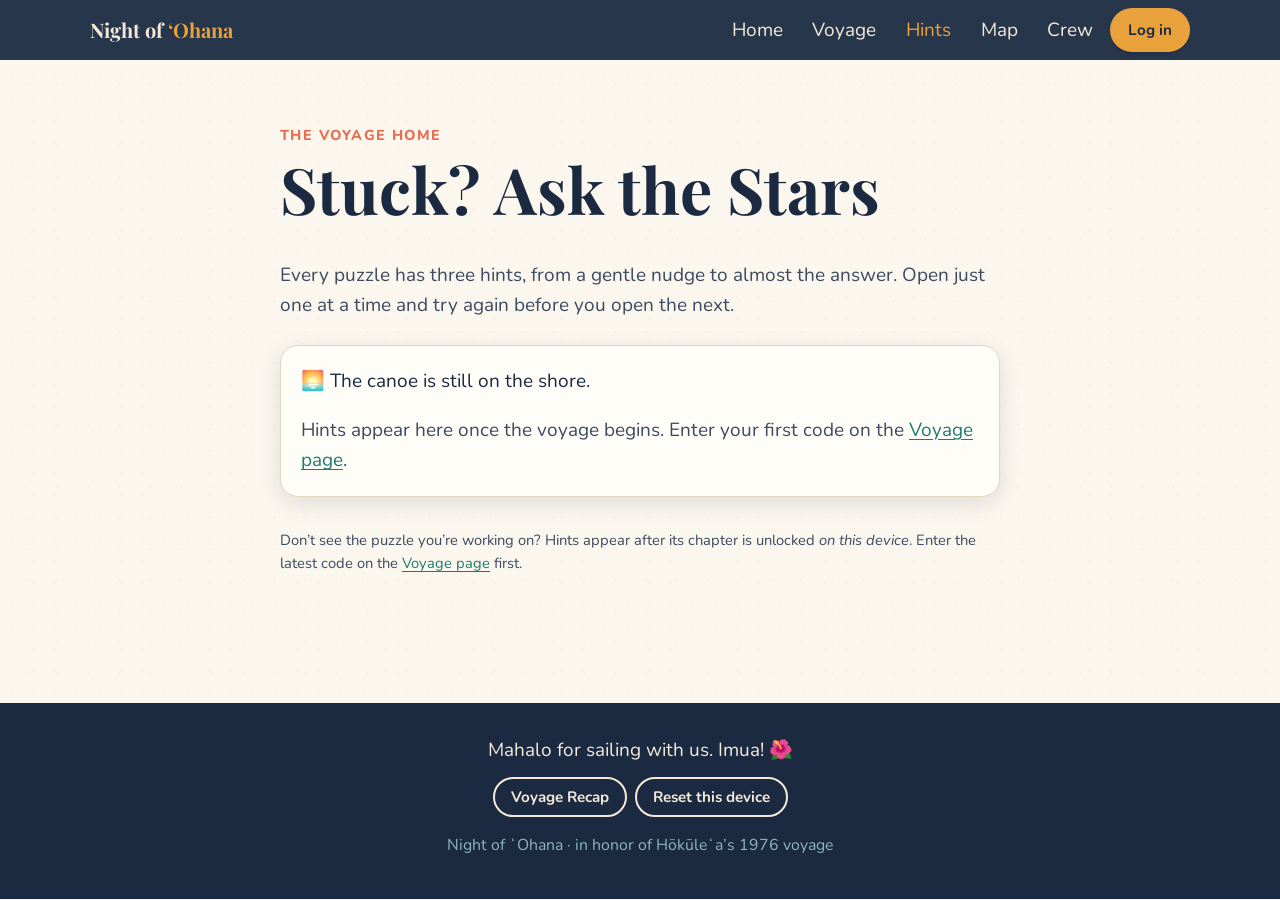
==== commit f0299ac9: "Deploy 2026-10-05T04:14:49Z" ====
--- a/hints.html
+++ b/hints.html
@@ -8,6 +8,10 @@
   <meta name="robots" content="noindex, nofollow">
   <meta name="theme-color" content="#1B2A41">
   <link rel="icon" href="data:image/svg+xml,%3Csvg xmlns='http://www.w3.org/2000/svg' viewBox='0 0 100 100'%3E%3Ctext y='.9em' font-size='90'%3E%F0%9F%8C%BA%3C/text%3E%3C/svg%3E">
+  <link rel="manifest" href="manifest.json">
+  <meta name="apple-mobile-web-app-capable" content="yes">
+  <meta name="apple-mobile-web-app-status-bar-style" content="black-translucent">
+  <meta name="apple-mobile-web-app-title" content="ʻOhana Voyage">
   <link rel="preconnect" href="https://fonts.googleapis.com">
   <link rel="preconnect" href="https://fonts.gstatic.com" crossorigin>
   <link rel="stylesheet" href="https://fonts.googleapis.com/css2?family=Nunito:wght@400;700;800&family=Playfair+Display:ital,wght@0,600;0,700;1,600&display=swap">
@@ -50,7 +54,10 @@
   <footer class="site-footer">
     <div class="container">
       <p>Mahalo for sailing with us. Imua! 🌺</p>
-      <p><button id="reset-btn" class="btn btn-ghost btn-small" type="button">Reset this device</button></p>
+      <div class="footer-actions">
+        <a href="recap.html" class="btn btn-ghost btn-small">Voyage Recap</a>
+        <button id="reset-btn" class="btn btn-ghost btn-small" type="button">Reset this device</button>
+      </div>
       <small>Night of ʻOhana · in honor of Hōkūleʻa’s 1976 voyage</small>
     </div>
   </footer>
--- a/css/style.css
+++ b/css/style.css
@@ -250,7 +250,7 @@
   background: var(--sand); border: 1px solid var(--line);
   font-size: 0.9rem; font-weight: 700;
 }
-.chip img { width: 20px; height: 20px; }
+.chip img { width: 20px; height: 20px; border-radius: 50%; object-fit: cover; flex: none; vertical-align: middle; }
 .chip .ico { font-size: 1.05rem; line-height: 1; }
 .chip-station { background: var(--night); color: var(--sand); border-color: var(--night); }
 
@@ -275,8 +275,8 @@
   grid-template-columns: repeat(auto-fill, minmax(min(100%, 150px), 1fr));
 }
 .name-tile {
-  display: flex; flex-direction: column; align-items: flex-start; gap: 0.15rem;
-  min-height: 64px; padding: 0.7rem 0.9rem; text-align: left;
+  display: flex; flex-direction: row; align-items: center; gap: 0.65rem;
+  min-height: 64px; padding: 0.5rem 0.75rem; text-align: left;
   font: inherit; color: var(--ink); cursor: pointer;
   background: #fff; border: 2px solid var(--line); border-radius: 14px;
   transition: border-color 0.15s ease, background 0.15s ease;
@@ -287,8 +287,15 @@
   box-shadow: 0 0 0 3px rgba(42, 157, 143, 0.25);
 }
 .name-tile[aria-checked="true"] .name-tile-name::after { content: " ✓"; color: var(--teal); }
-.name-tile-name { font-weight: 800; font-size: 1.15rem; line-height: 1.2; }
-.name-tile-role { font-size: 0.82rem; color: var(--ink-soft); line-height: 1.3; }
+.name-tile-avatar {
+  width: 42px; height: 42px; border-radius: 50%; overflow: hidden; flex: none;
+  background: linear-gradient(135deg, var(--teal), var(--palm));
+  border: 2px solid var(--sand); box-shadow: 0 1px 4px rgba(27, 42, 65, 0.15);
+}
+.name-tile-avatar img { width: 100%; height: 100%; object-fit: cover; }
+.name-tile-text { display: flex; flex-direction: column; min-width: 0; }
+.name-tile-name { font-weight: 800; font-size: 1.05rem; line-height: 1.2; }
+.name-tile-role { font-size: 0.8rem; color: var(--ink-soft); line-height: 1.25; }
 .field .small { margin: 0.35rem 0 0; }
 #login-msg:empty { display: none; }
 #login-msg { margin: 0; }
@@ -1124,6 +1131,33 @@
 }
 .host-table tr:hover td {
   background: rgba(42, 157, 143, 0.03);
+}
+.host-crew-name-cell {
+  display: flex;
+  align-items: center;
+  gap: 0.6rem;
+}
+.host-avatar-sm {
+  width: 32px;
+  height: 32px;
+  border-radius: 50%;
+  object-fit: cover;
+  border: 2px solid var(--sand);
+  box-shadow: 0 1px 3px rgba(27, 42, 65, 0.2);
+  flex: none;
+}
+.host-token-cell {
+  display: inline-flex;
+  align-items: center;
+  gap: 0.4rem;
+}
+.host-token-sm {
+  width: 22px;
+  height: 22px;
+  border-radius: 50%;
+  object-fit: cover;
+  flex: none;
+  vertical-align: middle;
 }
 .table-scroll {
   overflow-x: auto;
@@ -1277,6 +1311,298 @@
   margin-bottom: 0.75rem;
 }
 
+/* ---------- post-event voyage recap ---------- */
+.recap-hero {
+  background: linear-gradient(180deg, var(--night) 0%, #233754 100%);
+  color: var(--sand);
+  padding: 3.5rem 1rem 3rem;
+  border-bottom: 3px solid var(--gold);
+}
+.recap-hero .hero-badge {
+  display: inline-block;
+  font-size: 0.82rem;
+  font-weight: 800;
+  letter-spacing: 0.12em;
+  text-transform: uppercase;
+  color: var(--gold);
+  background: rgba(233, 162, 59, 0.15);
+  border: 1px solid rgba(233, 162, 59, 0.35);
+  padding: 0.3rem 0.9rem;
+  border-radius: 999px;
+  margin-bottom: 1rem;
+}
+.recap-title {
+  font-family: 'Playfair Display', Georgia, serif;
+  font-size: clamp(2rem, 5vw, 3rem);
+  font-weight: 700;
+  color: #fff;
+  margin: 0 0 1rem;
+  line-height: 1.15;
+}
+.recap-subtitle {
+  font-size: clamp(1rem, 2.2vw, 1.2rem);
+  color: var(--sand);
+  opacity: 0.95;
+  max-width: 44rem;
+  margin: 0 auto 2rem;
+  line-height: 1.6;
+}
+.recap-stats-strip {
+  display: flex;
+  justify-content: center;
+  gap: 1.5rem;
+  flex-wrap: wrap;
+  max-width: 46rem;
+  margin: 0 auto;
+  border-top: 1px solid rgba(244, 233, 216, 0.2);
+  padding-top: 1.5rem;
+}
+.recap-stat {
+  display: flex;
+  flex-direction: column;
+  align-items: center;
+  min-width: 7.5rem;
+}
+.stat-num {
+  font-family: 'Playfair Display', Georgia, serif;
+  font-size: 2.2rem;
+  font-weight: 700;
+  color: var(--gold);
+  line-height: 1;
+}
+.stat-label {
+  font-size: 0.78rem;
+  font-weight: 700;
+  letter-spacing: 0.05em;
+  text-transform: uppercase;
+  color: var(--foam);
+  margin-top: 0.35rem;
+}
+
+.recap-host-note {
+  background: var(--sand-light);
+  border: 1.5px dashed var(--gold);
+  border-radius: 12px;
+  padding: 1rem 1.25rem;
+  margin-top: 1rem;
+  box-shadow: 0 2px 8px rgba(0, 0, 0, 0.04);
+}
+.host-note-header {
+  display: flex;
+  align-items: center;
+  gap: 0.5rem;
+  color: var(--night);
+  font-size: 0.95rem;
+  margin-bottom: 0.35rem;
+}
+.host-note-icon {
+  font-size: 1.2rem;
+}
+.host-note-body {
+  margin: 0;
+  font-size: 0.88rem;
+  color: #555;
+  line-height: 1.5;
+}
+.host-note-body code {
+  background: rgba(0, 0, 0, 0.06);
+  padding: 0.15rem 0.35rem;
+  border-radius: 4px;
+  font-size: 0.84rem;
+}
+
+/* Crew Mahalo Grid */
+.recap-crew-grid {
+  display: grid;
+  grid-template-columns: repeat(auto-fit, minmax(280px, 1fr));
+  gap: 1.25rem;
+  margin-top: 1.5rem;
+}
+.recap-crew-card {
+  background: #fff;
+  border-radius: 12px;
+  border: 1px solid var(--line);
+  padding: 1.25rem;
+  box-shadow: 0 4px 12px rgba(0, 0, 0, 0.05);
+  display: flex;
+  flex-direction: column;
+  transition: transform 0.15s ease, box-shadow 0.15s ease;
+}
+.recap-crew-card:hover {
+  transform: translateY(-2px);
+  box-shadow: 0 8px 20px rgba(0, 0, 0, 0.08);
+}
+.recap-crew-header {
+  display: flex;
+  gap: 0.85rem;
+  align-items: center;
+  margin-bottom: 0.75rem;
+}
+.recap-avatar-wrap {
+  position: relative;
+  width: 54px;
+  height: 54px;
+  flex-shrink: 0;
+}
+.recap-avatar {
+  width: 54px;
+  height: 54px;
+  border-radius: 50%;
+  object-fit: cover;
+  border: 2px solid var(--gold);
+  background: var(--sand);
+}
+.recap-token-badge {
+  position: absolute;
+  bottom: -4px;
+  right: -4px;
+  width: 22px;
+  height: 22px;
+  background: #fff;
+  border: 1.5px solid var(--teal);
+  border-radius: 50%;
+  display: flex;
+  align-items: center;
+  justify-content: center;
+  font-size: 11px;
+}
+.recap-crew-meta {
+  flex: 1;
+  min-width: 0;
+}
+.recap-station-tag {
+  font-size: 0.72rem;
+  font-weight: 800;
+  letter-spacing: 0.06em;
+  text-transform: uppercase;
+  color: var(--teal);
+  display: block;
+}
+.recap-name {
+  font-family: 'Playfair Display', Georgia, serif;
+  font-size: 1.25rem;
+  font-weight: 700;
+  margin: 0.1rem 0;
+  color: var(--night);
+  line-height: 1.2;
+}
+.recap-role {
+  font-size: 0.85rem;
+  color: #666;
+  font-weight: 600;
+}
+.recap-moment {
+  margin: 0;
+  font-size: 0.92rem;
+  color: #333;
+  line-height: 1.5;
+  border-top: 1px dashed var(--line);
+  padding-top: 0.75rem;
+}
+
+/* Gallery Moments Grid */
+.recap-gallery-grid {
+  display: grid;
+  grid-template-columns: repeat(auto-fit, minmax(260px, 1fr));
+  gap: 1.5rem;
+  margin-top: 1.5rem;
+}
+.recap-photo-card {
+  margin: 0;
+  background: #fff;
+  border-radius: 10px;
+  border: 1px solid var(--line);
+  box-shadow: 0 4px 12px rgba(0, 0, 0, 0.06);
+  overflow: hidden;
+  display: flex;
+  flex-direction: column;
+}
+.recap-img-wrap {
+  width: 100%;
+  aspect-ratio: 4 / 3;
+  overflow: hidden;
+  background: var(--night);
+}
+.recap-photo {
+  width: 100%;
+  height: 100%;
+  object-fit: cover;
+  transition: transform 0.3s ease;
+}
+.recap-photo.is-fallback {
+  opacity: 0.85;
+}
+.recap-photo-card:hover .recap-photo {
+  transform: scale(1.03);
+}
+.recap-photo-caption {
+  padding: 0.9rem 1rem 1.1rem;
+}
+.recap-photo-title {
+  font-family: 'Playfair Display', Georgia, serif;
+  font-size: 1.05rem;
+  font-weight: 700;
+  color: var(--night);
+  margin-bottom: 0.3rem;
+}
+.recap-photo-text {
+  margin: 0;
+  font-size: 0.85rem;
+  color: #555;
+  line-height: 1.45;
+}
+
+/* Closing Card */
+.recap-closing-card {
+  background: #fff;
+  border: 2px solid var(--sand);
+  border-radius: 16px;
+  padding: 2.5rem 1.5rem;
+  max-width: 38rem;
+  margin: 0 auto;
+  box-shadow: 0 6px 20px rgba(0, 0, 0, 0.05);
+}
+.canoe-big-icon {
+  font-size: 3rem;
+  line-height: 1;
+  margin-bottom: 0.75rem;
+}
+.closing-title {
+  font-family: 'Playfair Display', Georgia, serif;
+  font-size: 1.6rem;
+  font-weight: 700;
+  color: var(--night);
+  margin: 0 0 0.9rem;
+}
+.closing-text {
+  font-size: 1.05rem;
+  color: #444;
+  line-height: 1.65;
+  font-style: italic;
+  margin: 0 0 1.25rem;
+}
+.closing-signature {
+  font-family: 'Playfair Display', Georgia, serif;
+  font-size: 1.1rem;
+  font-weight: 700;
+  color: var(--coral);
+  margin-bottom: 1.75rem;
+}
+.closing-actions {
+  display: flex;
+  justify-content: center;
+  gap: 0.75rem;
+  flex-wrap: wrap;
+}
+
+/* Section Compact */
+.section-compact {
+  padding-top: 1rem;
+  padding-bottom: 1rem;
+}
+
+
+
 /* ---------- footer ---------- */
 .site-footer {
   margin-top: 3rem; padding: 2rem 0 2.5rem;
@@ -1288,6 +1614,30 @@
 .site-footer small { color: var(--foam); opacity: 0.8; }
 
 
+/* ---------- offline banner (service worker) ---------- */
+.offline-banner {
+  background: var(--night);
+  color: var(--sand);
+  border-bottom: 2px solid var(--gold);
+  padding: 0.5rem 1rem;
+  font-size: 0.9rem;
+  font-weight: 700;
+  text-align: center;
+  position: sticky;
+  top: 0;
+  z-index: 100;
+  box-shadow: 0 4px 12px rgba(27, 42, 65, 0.35);
+  animation: slideDown 0.3s ease-out;
+}
+.offline-banner.is-online {
+  background: #1f7a6f;
+  border-bottom-color: var(--foam);
+}
+@keyframes slideDown {
+  from { transform: translateY(-100%); opacity: 0; }
+  to { transform: translateY(0); opacity: 1; }
+}
+
 /* ---------- motion & print ---------- */
 @media (prefers-reduced-motion: reduce) {
   *, *::before, *::after { animation: none !important; transition: none !important; scroll-behavior: auto !important; }
